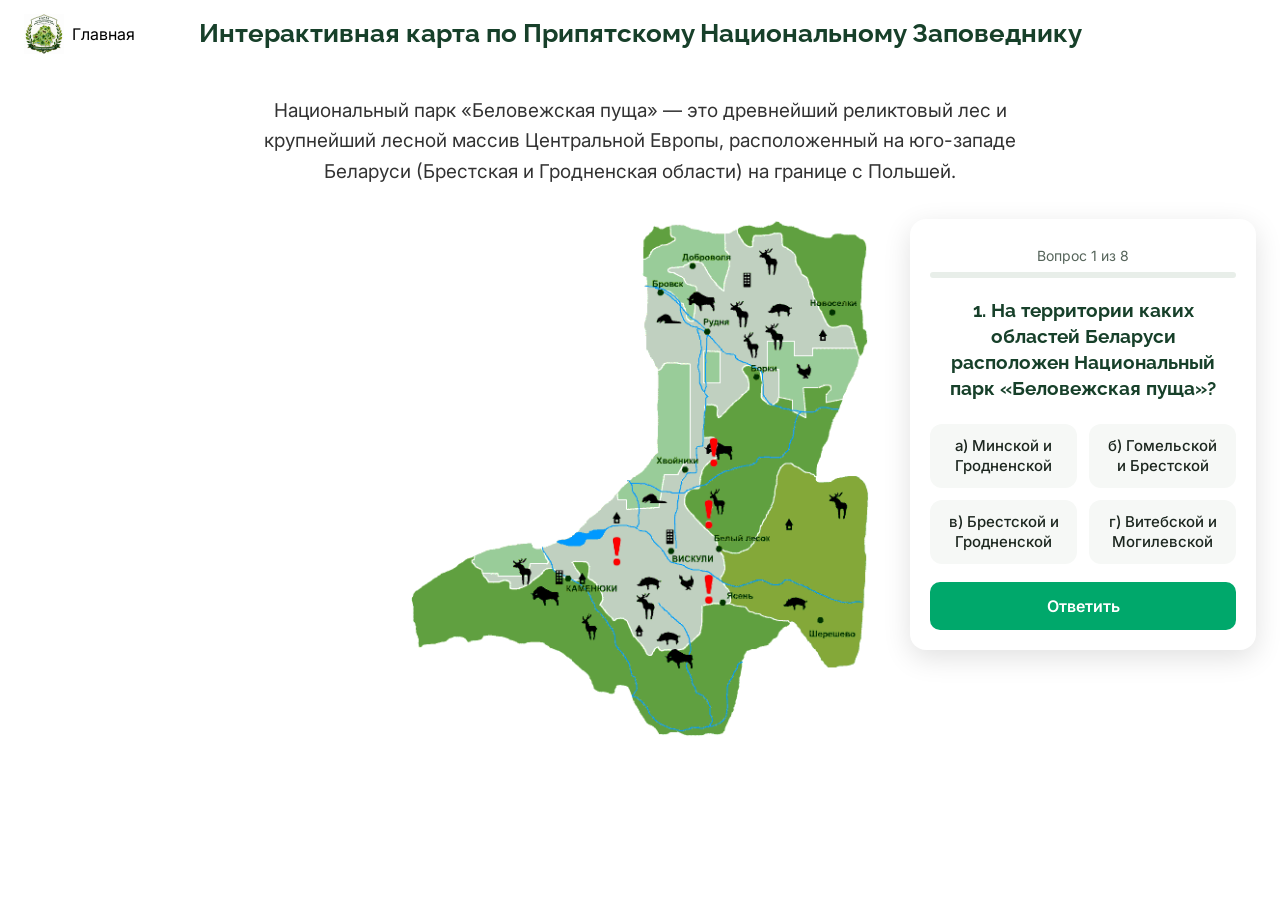
==== belopusha.html @ 868a7d22 "add" ====
<!DOCTYPE html>
<html lang="ru">

<head>
    <meta charset="UTF-8">
    <meta name="viewport" content="width=device-width, initial-scale=1.0, maximum-scale=1.0, user-scalable=no">
    <link rel="preconnect" href="https://fonts.googleapis.com">
    <link rel="preconnect" href="https://fonts.gstatic.com" crossorigin>
    <link
        href="https://fonts.googleapis.com/css2?family=Inter:wght@300;400;500;600&family=Raleway:wght@600;700;800&display=swap"
        rel="stylesheet">
    <link rel="stylesheet" href="zapov.css">
    <title>Припятский национальный заповедник</title>
</head>

<body>
    <div class="container">
        <div class="text">
            <a href="index.html"><img src="image/main.png" alt="main">Главная</a>
            <h1>Интерактивная карта по Припятскому Национальному Заповеднику</h1>
        </div>
        <div class="dopinfa">
            <p>
                Национальный парк «Беловежская пуща» — это древнейший реликтовый лес и крупнейший лесной массив
                Центральной Европы, расположенный на юго-западе Беларуси (Брестская и Гродненская области) на границе с
                Польшей.
            </p>
        </div>
        <div class="vmeste">
            <div class="map-stage">
                <img src="image/puscha.jpg" alt="Карта">
                <div class="hotspot-layer"></div>
            </div>

            <div class="quiz-container" id="quiz">
                <div class="quiz-header">
                    <div class="quiz-progress">
                        <span id="quiz-counter">Вопрос 1 из 8</span>
                        <div class="quiz-bar">
                            <div id="quiz-bar-fill"></div>
                        </div>
                    </div>
                    <h2 id="question">Вопрос появится здесь</h2>
                    <ul id="answer-list">
                        <li>
                            <input type="radio" name="answer" id="ans1" value="0">
                            <label for="ans1">Вариант А</label>
                        </li>
                        <li>
                            <input type="radio" name="answer" id="ans2" value="1">
                            <label for="ans2">Вариант Б</label>
                        </li>
                        <li>
                            <input type="radio" name="answer" id="ans3" value="2">
                            <label for="ans3">Вариант В</label>
                        </li>
                        <li>
                            <input type="radio" name="answer" id="ans4" value="3">
                            <label for="ans4">Вариант Г</label>
                        </li>
                    </ul>
                    <button id="submit">Ответить</button>
                </div>
            </div>
        </div>
    </div>

    <div class="popup-overlay" hidden></div>
    <div class="map-popup" hidden>
        <button type="button" class="popup-close" aria-label="Закрыть">×</button>
        <h2 class="popup-title"></h2>

        <details class="popup-details1">
            <summary class="popup-summary1"></summary>
            <p class="popup-text"></p>
        </details>

        <details class="popup-details2">
            <summary class="popup-summary2"></summary>
            <video class="popup-video" controls playsinline hidden></video>
        </details>
    </div>

    <script src="belopusha.js"></script>
</body>

</html>
---- zapov.css ----
:root {
  --green: #00a86b;
  --green-dark: #008f5a;
  --forest: #17402a;
  --ink: #1c261f;
  --line: #e1e7e2;
}

html, body {
  margin: 0;
  overflow-x: hidden;
}

body {
  font-family: "Inter", sans-serif;
  color: var(--ink);
  background: #fff;
}

a:focus-visible,
button:focus-visible,
summary:focus-visible,
#answer-list input:focus-visible + label {
  outline: 3px solid var(--green);
  outline-offset: 3px;
}

.container {
  box-sizing: border-box;
  width: 100%;
  max-width: 1600px;
  margin: 0 auto;
  padding: 0 24px 56px;
}

.text {
  position: relative;
  display: flex;
  align-items: center;
  justify-content: center;
  min-height: 40px;
  padding: 14px 0;
}

.text a {
  position: absolute;
  left: 0;
  display: flex;
  align-items: center;
  gap: 8px;
  flex-shrink: 0;
  font-weight: 400;
  font-size: 16px;
  color: #000;
  text-decoration: none;
  transition: color 0.2s;
}

.text a:hover {
  color: var(--green-dark);
}

.text a img {
  width: 40px;
  height: 40px;
  object-fit: contain;
}

h1 {
  text-align: center;
  margin: 0;
  font-family: "Raleway", sans-serif;
  font-weight: 700;
  font-size: clamp(1.15rem, 2.2vw, 1.6rem);
  line-height: 1.25;
  color: var(--forest);
}

.dopinfa {
  margin: 28px 0 32px;
}

.dopinfa p {
  margin: 0 auto;
  max-width: 760px;
  font-size: 19px;
  line-height: 1.6;
  text-align: center;
  color: #333;
}

.vmeste {
  display: grid;
  grid-template-columns: minmax(0, 1fr);
  justify-items: center;
  gap: 28px;
  width: 100%;
}

.map-stage {
  position: relative;
  display: inline-block;
  width: auto;
  max-width: clamp(360px, 36vw, 560px);
  min-width: 280px;
  line-height: 0;
}

.map-stage img {
  display: block;
  max-width: 100%;
  max-height: calc(100vh - 180px);
  width: auto;
  height: auto;
}

.hotspot-layer {
  position: absolute;
  inset: 0;
  pointer-events: none;
}

.marker {
  position: absolute;
  transform: translate(-50%, -50%);
  width: 34px;
  height: 34px;
  padding: 0;
  border: none;
  border-radius: 50%;
  background: transparent;
  cursor: pointer;
  pointer-events: auto;
}

.marker img {
  width: 100%;
  height: 100%;
  border-radius: 50%;
  display: block;
  transition: opacity 0.2s;
}

.marker:focus:not(:focus-visible) {
  outline: none;
}


.marker:hover img {
  opacity: 0.8;
}

.map-popup {
  position: fixed;
  z-index: 20;
  box-sizing: border-box;
  width: min(520px, calc(100vw - 32px));
  max-width: 520px;
  min-width: 280px;
  max-height: 85vh;
  overflow-y: auto;
  padding: 30px 20px 20px;
  background: #fff;
  border-radius: 16px;
  box-shadow: 0 12px 36px rgba(0, 0, 0, 0.22);
  text-align: center;
}

.map-popup img,
.popup-inline {
  max-width: 100%;
  height: auto;
  max-height: 180px;
  object-fit: contain;
  display: block;
  margin: 0 auto 8px;
}

.popup-close {
  position: absolute;
  top: 8px;
  right: 8px;
  width: 34px;
  height: 34px;
  border: 0;
  border-radius: 50%;
  background: transparent;
  font-size: 22px;
  line-height: 1;
  color: #555;
  cursor: pointer;
  transition: background 0.2s;
}

.popup-close:hover {
  background: #f0f0f0;
}

.popup-title {
  display: block;
  margin: 0 0 10px;
  font-family: "Raleway", sans-serif;
  font-size: 1.35rem;
  font-weight: 700;
  line-height: 1.25;
  color: var(--forest);
  text-decoration: none;
}

.popup-title[href] {
  text-decoration: underline;
  text-decoration-color: var(--green);
  text-underline-offset: 4px;
}

.popup-title[href]:hover {
  color: var(--green-dark);
}

.popup-details1,
.popup-details2 {
  margin-top: 10px;
  text-align: left;
  background: #f4f7f5;
  border-radius: 12px;
  padding: 0 14px;
}

.popup-summary1,
.popup-summary2 {
  display: flex;
  align-items: center;
  justify-content: space-between;
  gap: 10px;
  cursor: pointer;
  font-weight: 600;
  font-size: 16px;
  line-height: 1.3;
  color: var(--forest);
  padding: 12px 0;
  list-style: none;
}

.popup-summary1::-webkit-details-marker,
.popup-summary2::-webkit-details-marker {
  display: none;
}

.popup-summary1::after,
.popup-summary2::after {
  content: "";
  flex-shrink: 0;
  width: 8px;
  height: 8px;
  border-right: 2px solid var(--green);
  border-bottom: 2px solid var(--green);
  transform: rotate(45deg);
  transition: transform 0.2s;
}

details[open] > .popup-summary1::after,
details[open] > .popup-summary2::after {
  transform: rotate(-135deg);
}

.popup-video {
  display: block;
  width: 100%;
  height: auto;
  max-height: 320px;
  margin: 0 0 14px;
  border-radius: 10px;
  background: #000;
}

.popup-text {
  margin: 0 0 14px;
  font-size: 15px;
  line-height: 1.55;
  color: #333;
}

.quiz-container {
  position: static;
  width: 100%;
  max-width: 420px;
}

#quiz {
  text-align: center;
}

.quiz-header,
.quiz-complete {
  box-sizing: border-box;
  width: 100%;
  background: #fff;
  border-radius: 16px;
  box-shadow: 0 8px 28px rgba(0, 0, 0, 0.12);
  text-align: center;
}

.quiz-header {
  padding: 28px 20px 20px;
}

#question {
  margin: 0;
  font-family: "Raleway", sans-serif;
  font-weight: 700;
  font-size: 1.2rem;
  line-height: 1.35;
  color: var(--forest);
}

#answer-list {
  display: grid;
  grid-template-columns: 1fr 1fr;
  gap: 12px;
  list-style: none;
  padding: 0;
  margin: 22px 0 8px;
}

#answer-list li {
  margin: 0;
  position: relative;
}

#answer-list input[type="radio"] {
  position: absolute;
  opacity: 0;
  width: 0;
  height: 0;
}

#answer-list label {
  display: flex;
  align-items: center;
  justify-content: center;
  min-height: 64px;
  padding: 12px 14px;
  background: #f6f8f6;
  border: none;
  border-radius: 12px;
  cursor: pointer;
  font-size: 15px;
  font-weight: 500;
  line-height: 1.3;
  color: var(--ink);
  text-align: center;
  transition: background 0.2s, border-color 0.2s;
  user-select: none;
  width: 100%;
  box-sizing: border-box;
}

#answer-list label:hover {
  background: #e8f6ee;
}

#answer-list li.selected label,
#answer-list input:checked + label {
  background: #cdeedd;
  color: var(--forest);
  font-weight: 600;
}

.quiz-progress {
  margin-bottom: 20px;
}

#quiz-counter {
  display: block;
  margin-bottom: 8px;
  font-size: 14px;
  color: #55645a;
}

.quiz-bar {
  height: 6px;
  border-radius: 3px;
  background: #e8eee9;
  overflow: hidden;
}

#quiz-bar-fill {
  width: 0;
  height: 100%;
  background: var(--green);
  transition: width 0.3s;
}

#answer-list.answered label {
  cursor: default;
}

#answer-list.answered label:hover {
  background: #f6f8f6;
}

#answer-list li.correct label,
#answer-list.answered li.correct label:hover {
  background: #c9f0d9;
  color: #0d4a2a;
  font-weight: 600;
}

#answer-list li.wrong label,
#answer-list.answered li.wrong label:hover {
  background: #fbd9d6;
  color: #7a1f17;
  font-weight: 600;
}

#submit {
  display: block;
  width: 100%;
  margin-top: 18px;
  padding: 14px;
  background: var(--green);
  color: #fff;
  border: none;
  border-radius: 10px;
  font-family: "Inter", sans-serif;
  font-size: 16px;
  font-weight: 600;
  cursor: pointer;
  transition: background 0.2s;
}

#submit:hover {
  background: var(--green-dark);
}

.quiz-complete {
  display: flex;
  flex-direction: column;
  align-items: center;
  justify-content: center;
  padding: 40px 24px;
}

.quiz-complete h2 {
  margin: 0 0 12px;
  font-family: "Raleway", sans-serif;
  font-size: 1.4rem;
  color: var(--forest);
}

.restart-btn {
  display: block;
  width: fit-content;
  min-width: 220px;
  margin-top: 24px;
  padding: 14px 32px;
  background: var(--green);
  color: #fff;
  border: none;
  border-radius: 10px;
  font-family: "Inter", sans-serif;
  font-size: 16px;
  font-weight: 600;
  cursor: pointer;
  transition: background 0.2s;
}

.restart-btn:hover {
  background: var(--green-dark);
}

@media (max-width: 980px) {
  .container {
    padding: 0 16px 40px;
  }

  .text {
    flex-direction: column;
    align-items: center;
    gap: 8px;
  }

  .text a {
    position: static;
  }

  .dopinfa {
    margin: 24px 0 28px;
  }

  .dopinfa p {
    font-size: 17px;
  }

  .vmeste {
    grid-template-columns: 1fr;
    justify-items: center;
    gap: 28px;
  }

  .map-stage {
    width: 100%;
    max-width: 100%;
  }

  .map-stage img {
    max-height: none;
  }

  .quiz-container {
    position: static;
    width: 100%;
    max-width: 420px;
  }

  #answer-list {
    grid-template-columns: 1fr;
    gap: 10px;
  }

  #answer-list label {
    min-height: 54px;
    justify-content: flex-start;
    text-align: left;
  }

  .map-popup {
    left: 50% !important;
    right: auto !important;
    top: auto !important;
    bottom: 16px !important;
    transform: translateX(-50%) !important;
    width: calc(100vw - 24px) !important;
    max-width: none !important;
    max-height: 75vh;
  }

  .popup-video {
    max-height: 220px;
  }

  .map-popup img,
  .popup-inline {
    max-height: 140px;
  }
}

@media (min-width: 1101px) {
  .vmeste {
    grid-template-columns: minmax(0, 1fr) auto minmax(0, 1fr);
    justify-items: stretch;
    align-items: start;
    gap: 40px;
  }

  .map-stage {
    grid-column: 2;
    justify-self: center;
  }

  .quiz-container {
    grid-column: 3;
    position: sticky;
    top: 24px;
    justify-self: start;
    max-width: 400px;
  }
}

@media (prefers-reduced-motion: reduce) {
  .marker img,
  .popup-summary1::after,
  .popup-summary2::after,
  #answer-list label,
  #submit,
  #quiz-bar-fill,
  .restart-btn {
    transition: none;
  }
}
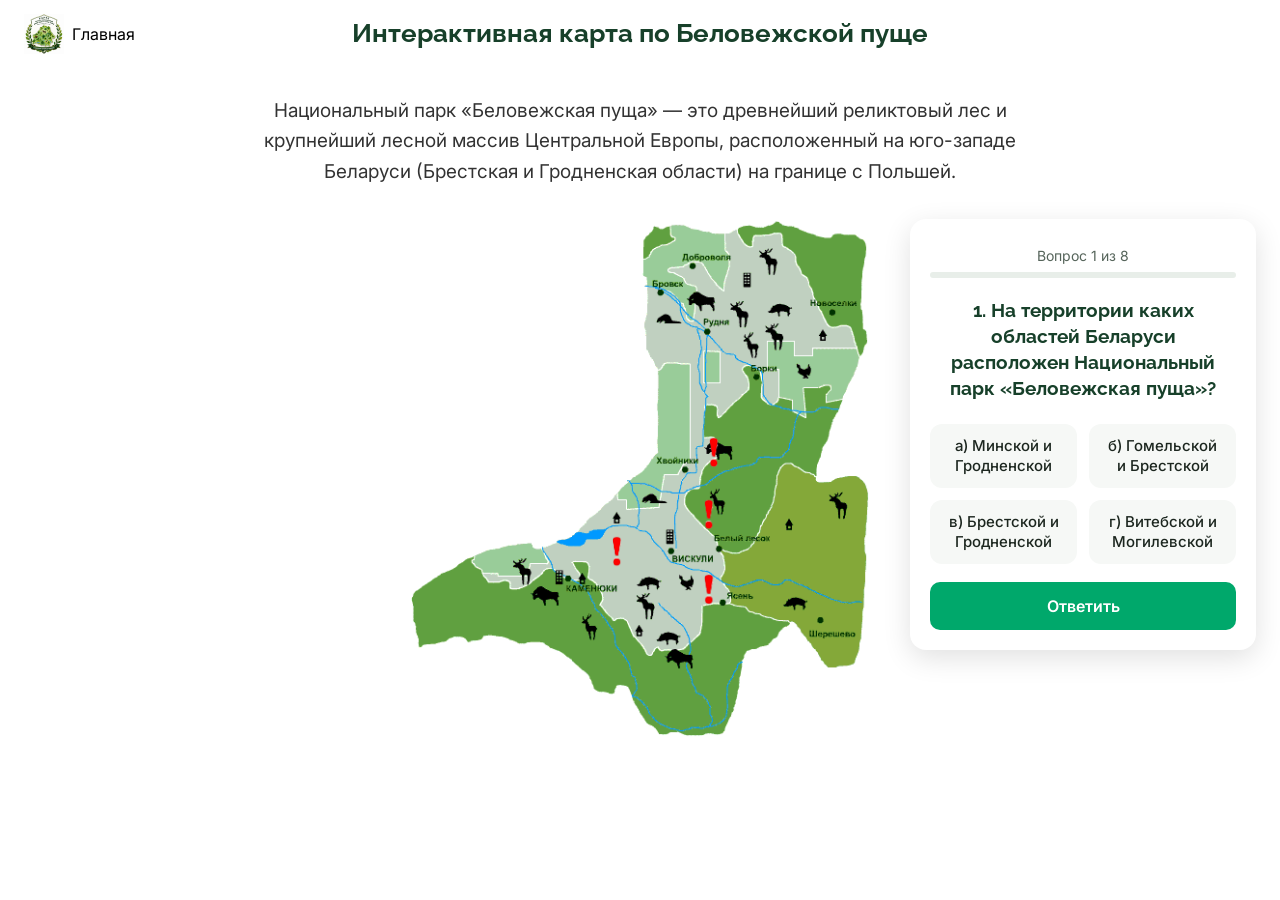
==== commit 848628c4: "fix" ====
--- a/belopusha.html
+++ b/belopusha.html
@@ -17,7 +17,7 @@
     <div class="container">
         <div class="text">
             <a href="index.html"><img src="image/main.png" alt="main">Главная</a>
-            <h1>Интерактивная карта по Припятскому Национальному Заповеднику</h1>
+            <h1>Интерактивная карта по Беловежской пуще</h1>
         </div>
         <div class="dopinfa">
             <p>
